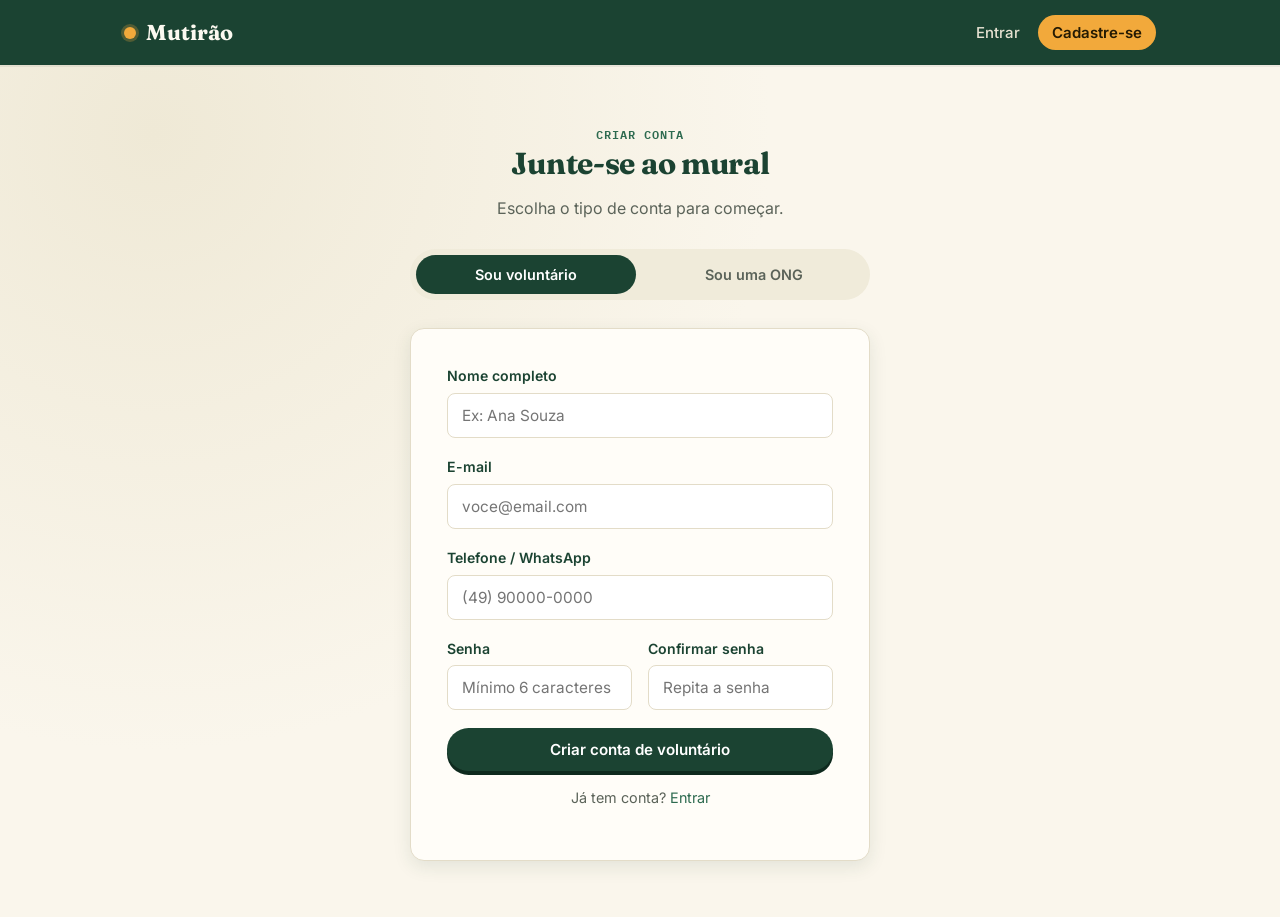
==== cadastro.html @ 99c9ed43 "att" ====
<!DOCTYPE html>
<html lang="pt-BR">
<head>
  <meta charset="UTF-8" />
  <meta name="viewport" content="width=device-width, initial-scale=1.0" />
  <title>Cadastre-se — Mutirão</title>
  <link rel="stylesheet" href="css/style.css" />
</head>
<body>

  <header class="topo">
    <nav class="nav">
      <a href="index.html" class="marca"><span class="marca__pin"></span> Mutirão</a>
      <ul class="nav__links">
        <li><a class="nav__link" href="login.html" data-nav="login.html">Entrar</a></li>
        <li><a class="nav__link nav__link--destaque" href="cadastro.html" data-nav="cadastro.html">Cadastre-se</a></li>
      </ul>
    </nav>
  </header>

  <main class="pagina-auth">
    <div class="pagina-auth__grade">
      <div class="pagina-auth__cabecalho">
        <span class="rotulo">Criar conta</span>
        <h1 style="font-size:1.9rem">Junte-se ao mural</h1>
        <p>Escolha o tipo de conta para começar.</p>
      </div>

      <div class="abas" role="tablist">
        <button class="abas__botao abas__botao--ativa" id="botao-aba-voluntario" role="tab" aria-selected="true" onclick="mudarAba('voluntario')">Sou voluntário</button>
        <button class="abas__botao" id="botao-aba-ong" role="tab" aria-selected="false" onclick="mudarAba('ong')">Sou uma ONG</button>
      </div>

      <div class="cartao-form">

        <!-- Cadastro de voluntário -->
        <div class="aba-conteudo aba-conteudo--ativa" id="conteudo-aba-voluntario">
          <form id="form-cadastro-voluntario" novalidate>
            <div class="campo" id="campo-v-nome">
              <label for="v-nome">Nome completo</label>
              <input type="text" id="v-nome" name="nome" autocomplete="name" placeholder="Ex: Ana Souza" />
              <span class="campo__erro">Informe seu nome completo.</span>
            </div>
            <div class="campo" id="campo-v-email">
              <label for="v-email">E-mail</label>
              <input type="email" id="v-email" name="email" autocomplete="email" placeholder="voce@email.com" />
              <span class="campo__erro">Informe um e-mail válido.</span>
            </div>
            <div class="campo" id="campo-v-telefone">
              <label for="v-telefone">Telefone / WhatsApp</label>
              <input type="tel" id="v-telefone" name="telefone" autocomplete="tel" placeholder="(49) 90000-0000" />
              <span class="campo__erro">Informe um telefone de contato.</span>
            </div>
            <div class="campo-linha">
              <div class="campo" id="campo-v-senha">
                <label for="v-senha">Senha</label>
                <input type="password" id="v-senha" name="senha" autocomplete="new-password" placeholder="Mínimo 6 caracteres" />
                <span class="campo__erro">A senha precisa ter no mínimo 6 caracteres.</span>
              </div>
              <div class="campo" id="campo-v-senha2">
                <label for="v-senha2">Confirmar senha</label>
                <input type="password" id="v-senha2" name="senha2" autocomplete="new-password" placeholder="Repita a senha" />
                <span class="campo__erro">As senhas não coincidem.</span>
              </div>
            </div>
            <button type="submit" class="btn btn--verde btn--bloco">Criar conta de voluntário</button>
            <p class="form__link-alt" style="text-align:center;margin-top:16px">Já tem conta? <a href="login.html">Entrar</a></p>
          </form>
        </div>

        <!-- Cadastro de ONG -->
        <div class="aba-conteudo" id="conteudo-aba-ong">
          <form id="form-cadastro-ong" novalidate>
            <div class="campo" id="campo-o-nome">
              <label for="o-nome">Nome da ONG</label>
              <input type="text" id="o-nome" name="nome" placeholder="Ex: Mãos que Plantam" />
              <span class="campo__erro">Informe o nome da ONG.</span>
            </div>
            <div class="campo" id="campo-o-email">
              <label for="o-email">E-mail institucional</label>
              <input type="email" id="o-email" name="email" placeholder="contato@ong.org.br" />
              <span class="campo__erro">Informe um e-mail válido.</span>
            </div>
            <div class="campo-linha">
              <div class="campo" id="campo-o-cnpj">
                <label for="o-cnpj">CNPJ</label>
                <input type="text" id="o-cnpj" name="cnpj" placeholder="00.000.000/0001-00" />
                <span class="campo__erro">Informe um CNPJ com 14 dígitos.</span>
              </div>
              <div class="campo" id="campo-o-area">
                <label for="o-area">Área de atuação</label>
                <select id="o-area" name="area">
                  <option value="">Selecione</option>
                  <option>Meio Ambiente</option>
                  <option>Educação</option>
                  <option>Saúde</option>
                  <option>Bem-estar Animal</option>
                  <option>Assistência Social</option>
                  <option>Cultura</option>
                  <option>Outra</option>
                </select>
                <span class="campo__erro">Selecione uma área.</span>
              </div>
            </div>
            <div class="campo" id="campo-o-descricao">
              <label for="o-descricao">Descrição da ONG</label>
              <textarea id="o-descricao" name="descricao" placeholder="Conte em poucas linhas o que a ONG faz."></textarea>
              <span class="campo__erro">Escreva uma breve descrição.</span>
            </div>
            <div class="campo-linha">
              <div class="campo" id="campo-o-senha">
                <label for="o-senha">Senha</label>
                <input type="password" id="o-senha" name="senha" placeholder="Mínimo 6 caracteres" />
                <span class="campo__erro">A senha precisa ter no mínimo 6 caracteres.</span>
              </div>
              <div class="campo" id="campo-o-senha2">
                <label for="o-senha2">Confirmar senha</label>
                <input type="password" id="o-senha2" name="senha2" placeholder="Repita a senha" />
                <span class="campo__erro">As senhas não coincidem.</span>
              </div>
            </div>
            <button type="submit" class="btn btn--primario btn--bloco">Cadastrar ONG</button>
            <p class="form__link-alt" style="text-align:center;margin-top:16px">Já tem conta? <a href="login.html">Entrar</a></p>
          </form>
        </div>

      </div>
    </div>
  </main>

  <script src="js/storage.js"></script>
  <script src="js/ui.js"></script>
  <script src="js/cadastro.js"></script>
</body>
</html>
---- css/style.css ----
/* ==========================================================================
   Mutirão — folha de estilos
   Paleta inspirada em mural comunitário: verde-mata, sol e papel.
   ========================================================================== */

@import url('https://fonts.googleapis.com/css2?family=Fraunces:opsz,wght@9..144,500;9..144,600;9..144,700&family=Inter:wght@400;500;600;700&family=IBM+Plex+Mono:wght@500;600&display=swap');

:root {
  /* Cores */
  --verde-mata: #1B4332;
  --verde-mata-escuro: #12302235;
  --verde-musgo: #2D6A4F;
  --verde-brota: #74C69D;
  --amarelo-sol: #F2A93B;
  --amarelo-sol-escuro: #C9840F;
  --coral: #E6553F;
  --papel: #FAF6EC;
  --papel-cartao: #FFFDF8;
  --tinta: #20261F;
  --tinta-suave: #5B6359;
  --linha: #E3DCC8;
  --sombra: 0 6px 18px rgba(27, 67, 50, 0.10);

  /* Tipografia */
  --fonte-display: 'Fraunces', Georgia, serif;
  --fonte-corpo: 'Inter', -apple-system, BlinkMacSystemFont, 'Segoe UI', sans-serif;
  --fonte-mono: 'IBM Plex Mono', 'Courier New', monospace;

  --raio: 14px;
  --raio-pequeno: 8px;
}

* { box-sizing: border-box; }

html { scroll-behavior: smooth; }

body {
  margin: 0;
  font-family: var(--fonte-corpo);
  background: var(--papel);
  color: var(--tinta);
  line-height: 1.55;
  -webkit-font-smoothing: antialiased;
}

img { max-width: 100%; display: block; }

a { color: var(--verde-musgo); text-decoration: none; }
a:hover { text-decoration: underline; }

h1, h2, h3, h4 {
  font-family: var(--fonte-display);
  color: var(--verde-mata);
  line-height: 1.15;
  margin: 0 0 0.5em;
  font-weight: 600;
}

h1 { font-size: clamp(2.1rem, 4vw, 3.4rem); font-weight: 700; letter-spacing: -0.01em; }
h2 { font-size: clamp(1.5rem, 2.6vw, 2.1rem); }
h3 { font-size: 1.2rem; }

p { margin: 0 0 1em; color: var(--tinta); }

.container {
  width: 100%;
  max-width: 1080px;
  margin: 0 auto;
  padding: 0 24px;
}

.rotulo {
  font-family: var(--fonte-mono);
  font-size: 0.72rem;
  letter-spacing: 0.09em;
  text-transform: uppercase;
  color: var(--verde-musgo);
  font-weight: 600;
}

:focus-visible {
  outline: 3px solid var(--amarelo-sol);
  outline-offset: 2px;
}

@media (prefers-reduced-motion: reduce) {
  * { animation-duration: 0.001ms !important; transition-duration: 0.001ms !important; }
  html { scroll-behavior: auto; }
}

/* ==========================================================================
   Cabeçalho / navegação
   ========================================================================== */

.topo {
  background: var(--verde-mata);
  color: #F4EFDF;
  position: sticky;
  top: 0;
  z-index: 40;
  box-shadow: 0 2px 0 rgba(0,0,0,0.06);
}

.nav {
  display: flex;
  align-items: center;
  justify-content: space-between;
  padding: 16px 24px;
  max-width: 1080px;
  margin: 0 auto;
  gap: 16px;
}

.marca {
  display: flex;
  align-items: center;
  gap: 10px;
  font-family: var(--fonte-display);
  font-size: 1.35rem;
  font-weight: 700;
  color: #FCF9F0;
}

.marca:hover { text-decoration: none; }

.marca__pin {
  width: 12px;
  height: 12px;
  border-radius: 50%;
  background: var(--amarelo-sol);
  box-shadow: 0 0 0 3px rgba(242, 169, 59, 0.25);
  flex-shrink: 0;
}

.nav__links {
  display: flex;
  align-items: center;
  gap: 4px;
  list-style: none;
  margin: 0;
  padding: 0;
  flex-wrap: wrap;
}

.nav__link {
  color: #E7E2D2;
  font-weight: 500;
  font-size: 0.94rem;
  padding: 8px 14px;
  border-radius: 999px;
  transition: background 0.15s ease, color 0.15s ease;
}

.nav__link:hover { background: rgba(255,255,255,0.10); text-decoration: none; color: #fff; }

.nav__link--ativo { background: rgba(255,255,255,0.14); color: #fff; }

.nav__link--destaque {
  background: var(--amarelo-sol);
  color: #241a03;
  font-weight: 600;
}
.nav__link--destaque:hover { background: var(--amarelo-sol-escuro); color: #241a03; }

.nav__usuario {
  display: flex;
  align-items: center;
  gap: 12px;
}

.nav__nome {
  font-size: 0.88rem;
  color: #E7E2D2;
}

.nav__toggle {
  display: none;
}

/* ==========================================================================
   Botões
   ========================================================================== */

.btn {
  font-family: var(--fonte-corpo);
  font-weight: 600;
  font-size: 0.95rem;
  border: none;
  border-radius: 999px;
  padding: 12px 24px;
  cursor: pointer;
  display: inline-flex;
  align-items: center;
  justify-content: center;
  gap: 8px;
  transition: transform 0.12s ease, box-shadow 0.12s ease, background 0.15s ease;
  text-decoration: none;
}
.btn:hover { text-decoration: none; }
.btn:active { transform: translateY(1px); }

.btn--primario {
  background: var(--amarelo-sol);
  color: #241a03;
  box-shadow: 0 4px 0 var(--amarelo-sol-escuro);
}
.btn--primario:hover { background: #f5b654; }
.btn--primario:active { box-shadow: 0 2px 0 var(--amarelo-sol-escuro); }

.btn--verde {
  background: var(--verde-mata);
  color: #fff;
  box-shadow: 0 4px 0 #0e2a1e;
}
.btn--verde:hover { background: var(--verde-musgo); }
.btn--verde:active { box-shadow: 0 2px 0 #0e2a1e; }

.btn--fantasma {
  background: transparent;
  color: var(--verde-mata);
  border: 1.5px solid var(--linha);
}
.btn--fantasma:hover { border-color: var(--verde-musgo); background: #F2EEE0; }

.btn--perigo {
  background: transparent;
  color: var(--coral);
  border: 1.5px solid #f0c7c0;
}
.btn--perigo:hover { background: #FBEDEA; border-color: var(--coral); }

.btn--pequeno { padding: 8px 16px; font-size: 0.85rem; }
.btn--bloco { width: 100%; }
.btn:disabled { opacity: 0.55; cursor: not-allowed; box-shadow: none; transform: none; }

/* ==========================================================================
   Hero (landing)
   ========================================================================== */

.hero {
  background:
    radial-gradient(rgba(255,255,255,0.06) 1.5px, transparent 1.5px),
    linear-gradient(180deg, var(--verde-mata) 0%, #163a2a 100%);
  background-size: 22px 22px, auto;
  color: #F6F2E4;
  padding: 72px 24px 96px;
}

.hero__grade {
  max-width: 1080px;
  margin: 0 auto;
  display: grid;
  grid-template-columns: 1.05fr 0.95fr;
  gap: 48px;
  align-items: center;
}

.hero__ola { color: var(--verde-brota); }

.hero h1 { color: #FCFAF0; }

.hero__texto {
  font-size: 1.1rem;
  color: #D9D3BE;
  max-width: 46ch;
}

.hero__cta { display: flex; gap: 14px; margin-top: 28px; flex-wrap: wrap; }

.hero__stats {
  display: flex;
  gap: 28px;
  margin-top: 40px;
  flex-wrap: wrap;
}
.hero__stat-numero {
  font-family: var(--fonte-display);
  font-size: 2rem;
  color: var(--amarelo-sol);
  font-weight: 700;
  display: block;
}
.hero__stat-legenda {
  font-family: var(--fonte-mono);
  font-size: 0.72rem;
  letter-spacing: 0.06em;
  text-transform: uppercase;
  color: #B9B39C;
}

/* Mural: pilha de cartões inclinados no hero */
.mural {
  position: relative;
  min-height: 320px;
}

.mural__cartao {
  position: absolute;
  width: 78%;
  background: var(--papel-cartao);
  border-radius: var(--raio-pequeno);
  padding: 18px 20px;
  box-shadow: 0 14px 30px rgba(0,0,0,0.28);
  color: var(--tinta);
}

.mural__cartao::before {
  content: '';
  position: absolute;
  top: -7px;
  left: 22px;
  width: 14px;
  height: 14px;
  border-radius: 50%;
  background: var(--coral);
  box-shadow: 0 2px 4px rgba(0,0,0,0.3);
}

.mural__cartao--1 { top: 0; left: 4%; transform: rotate(-4deg); z-index: 3; }
.mural__cartao--2 { top: 108px; left: 22%; transform: rotate(3deg); z-index: 2; }
.mural__cartao--3 { top: 218px; left: 0%; transform: rotate(-2deg); z-index: 1; }

.mural__cartao .rotulo { display: block; margin-bottom: 6px; }
.mural__cartao strong { font-family: var(--fonte-display); font-size: 1.02rem; color: var(--verde-mata); display: block; margin-bottom: 4px; }
.mural__cartao span.local { font-size: 0.82rem; color: var(--tinta-suave); }

/* ==========================================================================
   Seções gerais
   ========================================================================== */

.secao { padding: 64px 24px; }
.secao--estreita { max-width: 720px; margin: 0 auto; }

.secao__cabecalho { max-width: 640px; margin-bottom: 36px; }
.secao__cabecalho p { color: var(--tinta-suave); font-size: 1.05rem; }

.como-funciona {
  display: grid;
  grid-template-columns: repeat(3, 1fr);
  gap: 24px;
  max-width: 1080px;
  margin: 0 auto;
}

.passo {
  background: var(--papel-cartao);
  border: 1px solid var(--linha);
  border-radius: var(--raio);
  padding: 26px;
}

.passo__rotulo {
  font-family: var(--fonte-mono);
  font-size: 0.75rem;
  color: var(--amarelo-sol-escuro);
  font-weight: 600;
}

.passo h3 { margin-top: 8px; }
.passo p { color: var(--tinta-suave); margin-bottom: 0; font-size: 0.95rem; }

/* ==========================================================================
   Cartões de postagem (mesmo motivo do mural, em versão discreta)
   ========================================================================== */

.grade-postagens {
  display: grid;
  grid-template-columns: repeat(auto-fill, minmax(280px, 1fr));
  gap: 22px;
}

.cartao-postagem {
  background: var(--papel-cartao);
  border: 1px solid var(--linha);
  border-radius: var(--raio);
  padding: 22px;
  position: relative;
  box-shadow: var(--sombra);
  display: flex;
  flex-direction: column;
  gap: 10px;
}

.cartao-postagem::before {
  content: '';
  position: absolute;
  top: -6px;
  left: 24px;
  width: 12px;
  height: 12px;
  border-radius: 50%;
  background: var(--verde-brota);
  box-shadow: 0 2px 4px rgba(0,0,0,0.18);
}

.cartao-postagem__topo {
  display: flex;
  justify-content: space-between;
  align-items: flex-start;
  gap: 10px;
}

.badge {
  font-family: var(--fonte-mono);
  font-size: 0.68rem;
  letter-spacing: 0.05em;
  text-transform: uppercase;
  font-weight: 600;
  padding: 4px 10px;
  border-radius: 999px;
  background: #E9F3EC;
  color: var(--verde-musgo);
  white-space: nowrap;
}

.badge--sol { background: #FCEACA; color: var(--amarelo-sol-escuro); }
.badge--coral { background: #FBE4E0; color: var(--coral); }
.badge--cinza { background: #EFEBDD; color: var(--tinta-suave); }

.cartao-postagem h3 { margin: 0; font-size: 1.15rem; }

.cartao-postagem__ong {
  font-size: 0.85rem;
  color: var(--verde-musgo);
  font-weight: 600;
}

.cartao-postagem__desc {
  color: var(--tinta-suave);
  font-size: 0.92rem;
  margin: 0;
  flex-grow: 1;
}

.cartao-postagem__meta {
  display: flex;
  flex-wrap: wrap;
  gap: 12px;
  font-size: 0.82rem;
  color: var(--tinta-suave);
  font-family: var(--fonte-mono);
  border-top: 1px dashed var(--linha);
  padding-top: 12px;
  margin-top: 4px;
}

.cartao-postagem__acoes {
  display: flex;
  gap: 10px;
  margin-top: 6px;
  flex-wrap: wrap;
}

.vagas-barra {
  height: 6px;
  border-radius: 999px;
  background: #EAE5D3;
  overflow: hidden;
}
.vagas-barra__preenchida {
  height: 100%;
  background: var(--verde-brota);
  border-radius: 999px;
}
.vagas-barra__preenchida--cheia { background: var(--coral); }

/* ==========================================================================
   Formulários
   ========================================================================== */

.cartao-form {
  background: var(--papel-cartao);
  border: 1px solid var(--linha);
  border-radius: var(--raio);
  padding: 36px;
  box-shadow: var(--sombra);
}

.campo { margin-bottom: 18px; }

.campo label {
  display: block;
  font-weight: 600;
  font-size: 0.88rem;
  margin-bottom: 6px;
  color: var(--verde-mata);
}

.campo__dica { font-size: 0.78rem; color: var(--tinta-suave); margin-top: 4px; }
.campo__erro { font-size: 0.8rem; color: var(--coral); margin-top: 4px; display: none; font-weight: 500; }
.campo--invalido input,
.campo--invalido select,
.campo--invalido textarea { border-color: var(--coral) !important; background: #FDF3F1; }
.campo--invalido .campo__erro { display: block; }

input[type="text"],
input[type="email"],
input[type="password"],
input[type="tel"],
input[type="date"],
input[type="number"],
select,
textarea {
  width: 100%;
  font-family: var(--fonte-corpo);
  font-size: 0.96rem;
  padding: 12px 14px;
  border: 1.5px solid var(--linha);
  border-radius: var(--raio-pequeno);
  background: #fff;
  color: var(--tinta);
  transition: border-color 0.15s ease;
}

textarea { resize: vertical; min-height: 96px; }

input:focus, select:focus, textarea:focus {
  border-color: var(--verde-musgo);
  outline: none;
}

.campo-linha { display: grid; grid-template-columns: 1fr 1fr; gap: 16px; }

.form__rodape {
  display: flex;
  align-items: center;
  justify-content: space-between;
  gap: 16px;
  margin-top: 26px;
  flex-wrap: wrap;
}

.form__link-alt { font-size: 0.9rem; color: var(--tinta-suave); }

/* Abas de escolha (ONG / Voluntário) */
.abas {
  display: flex;
  gap: 8px;
  background: #F0EBDA;
  padding: 6px;
  border-radius: 999px;
  margin-bottom: 28px;
}
.abas__botao {
  flex: 1;
  border: none;
  background: transparent;
  padding: 11px 16px;
  border-radius: 999px;
  font-weight: 600;
  font-size: 0.9rem;
  color: var(--tinta-suave);
  cursor: pointer;
  font-family: var(--fonte-corpo);
}
.abas__botao--ativa { background: var(--verde-mata); color: #fff; }

.aba-conteudo { display: none; }
.aba-conteudo--ativa { display: block; }

.pagina-auth {
  min-height: calc(100vh - 68px);
  display: flex;
  align-items: center;
  padding: 56px 24px;
  background:
    radial-gradient(circle at 12% 8%, #EFE9D6 0%, transparent 45%),
    var(--papel);
}
.pagina-auth__grade {
  max-width: 460px;
  margin: 0 auto;
  width: 100%;
}
.pagina-auth__cabecalho { text-align: center; margin-bottom: 28px; }
.pagina-auth__cabecalho p { color: var(--tinta-suave); }

/* ==========================================================================
   Painel (dashboards)
   ========================================================================== */

.painel-cabecalho {
  background: var(--verde-mata);
  color: #F4EFDF;
  padding: 40px 24px 28px;
}
.painel-cabecalho .rotulo { color: var(--verde-brota); }
.painel-cabecalho h1 { color: #fff; margin-bottom: 4px; }
.painel-cabecalho p { color: #CFC9B4; margin: 0; }

.painel-abas {
  display: flex;
  gap: 6px;
  border-bottom: 1px solid var(--linha);
  margin-bottom: 32px;
  overflow-x: auto;
}
.painel-abas__botao {
  border: none;
  background: transparent;
  font-family: var(--fonte-corpo);
  font-weight: 600;
  font-size: 0.92rem;
  color: var(--tinta-suave);
  padding: 12px 18px;
  cursor: pointer;
  border-bottom: 3px solid transparent;
  white-space: nowrap;
}
.painel-abas__botao:hover { color: var(--verde-mata); }
.painel-abas__botao--ativa { color: var(--verde-mata); border-bottom-color: var(--amarelo-sol); }

.painel-secao { display: none; }
.painel-secao--ativa { display: block; }

.painel-linha-topo {
  display: flex;
  justify-content: space-between;
  align-items: center;
  gap: 16px;
  margin-bottom: 22px;
  flex-wrap: wrap;
}

.estado-vazio {
  text-align: center;
  padding: 56px 24px;
  border: 1.5px dashed var(--linha);
  border-radius: var(--raio);
  color: var(--tinta-suave);
}
.estado-vazio strong { display: block; color: var(--verde-mata); font-family: var(--fonte-display); font-size: 1.2rem; margin-bottom: 6px; }

/* Lista de inscritos */
.lista-inscritos { list-style: none; margin: 0; padding: 0; display: flex; flex-direction: column; gap: 10px; }
.lista-inscritos li {
  display: flex;
  justify-content: space-between;
  align-items: center;
  gap: 12px;
  padding: 12px 16px;
  background: #F5F2E6;
  border-radius: var(--raio-pequeno);
  flex-wrap: wrap;
}
.lista-inscritos .nome { font-weight: 600; color: var(--verde-mata); }
.lista-inscritos .contato { font-size: 0.82rem; color: var(--tinta-suave); font-family: var(--fonte-mono); }

/* Filtros de busca */
.filtros {
  display: flex;
  gap: 12px;
  margin-bottom: 24px;
  flex-wrap: wrap;
}
.filtros input, .filtros select { max-width: 260px; }

/* ==========================================================================
   Modal
   ========================================================================== */

.modal-fundo {
  position: fixed;
  inset: 0;
  background: rgba(18, 26, 20, 0.55);
  display: none;
  align-items: center;
  justify-content: center;
  padding: 24px;
  z-index: 100;
}
.modal-fundo--visivel { display: flex; }

.modal {
  background: var(--papel-cartao);
  border-radius: var(--raio);
  padding: 30px;
  max-width: 480px;
  width: 100%;
  max-height: 85vh;
  overflow-y: auto;
  box-shadow: 0 24px 60px rgba(0,0,0,0.3);
}
.modal__cabecalho { display: flex; justify-content: space-between; align-items: flex-start; margin-bottom: 6px; }
.modal__fechar { background: none; border: none; font-size: 1.4rem; cursor: pointer; color: var(--tinta-suave); line-height: 1; padding: 4px; }

/* ==========================================================================
   Toast
   ========================================================================== */

#toast-area {
  position: fixed;
  bottom: 22px;
  right: 22px;
  display: flex;
  flex-direction: column;
  gap: 10px;
  z-index: 200;
}
.toast {
  background: var(--verde-mata);
  color: #fff;
  padding: 13px 20px;
  border-radius: var(--raio-pequeno);
  font-size: 0.9rem;
  font-weight: 500;
  box-shadow: 0 10px 24px rgba(0,0,0,0.25);
  opacity: 0;
  transform: translateY(8px);
  transition: opacity 0.25s ease, transform 0.25s ease;
  max-width: 320px;
}
.toast--erro { background: var(--coral); }
.toast--visivel { opacity: 1; transform: translateY(0); }

/* ==========================================================================
   Rodapé
   ========================================================================== */

.rodape {
  background: var(--verde-mata);
  color: #B9B39C;
  padding: 28px 24px;
  text-align: center;
  font-size: 0.85rem;
}
.rodape strong { color: #E7E2D2; }

/* ==========================================================================
   Responsivo
   ========================================================================== */

@media (max-width: 860px) {
  .hero__grade { grid-template-columns: 1fr; }
  .mural { min-height: 260px; margin-top: 12px; }
  .como-funciona { grid-template-columns: 1fr; }
  .campo-linha { grid-template-columns: 1fr; }
}

@media (max-width: 640px) {
  .nav { flex-wrap: wrap; }
  .nav__links { width: 100%; justify-content: flex-start; gap: 2px; }
  .cartao-form { padding: 24px; }
  .painel-linha-topo { align-items: stretch; }
  .painel-linha-topo .btn { width: 100%; }
}


/* ---------- Imagem da postagem ---------- */
.cartao-postagem__imagem {
  display: block;
  width: calc(100% + 44px);
  height: 160px;
  margin: -22px -22px 6px;
  object-fit: cover;
  border-radius: var(--raio) var(--raio) 0 0;
}

.previa-imagem {
  margin-top: 10px;
  display: flex;
  flex-direction: column;
  align-items: flex-start;
  gap: 10px;
}

.previa-imagem img {
  max-width: 100%;
  max-height: 220px;
  border-radius: var(--raio);
  border: 1px solid var(--linha);
  object-fit: cover;
}

.previa-imagem[hidden] { display: none; }
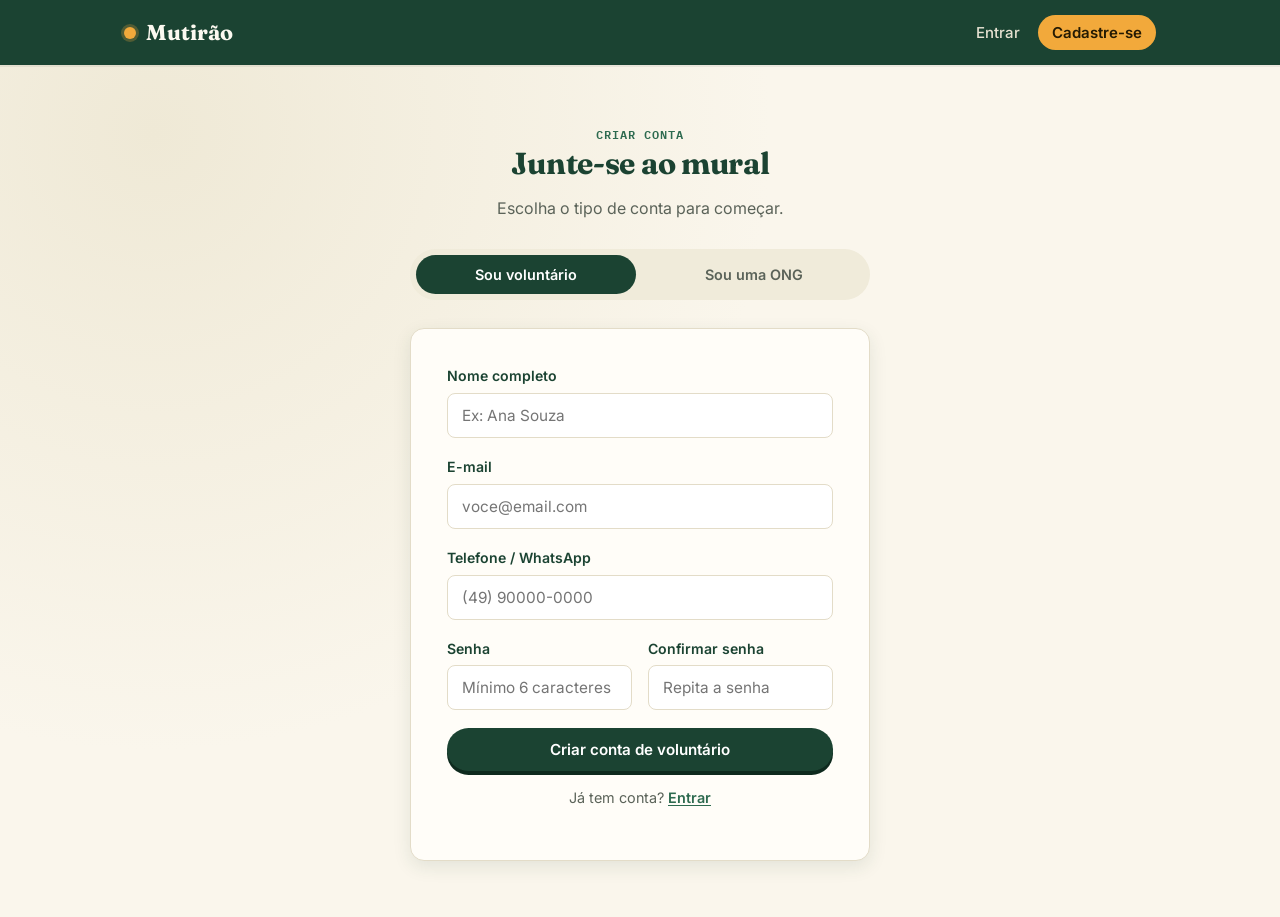
==== commit 266eee19: "att" ====
--- a/cadastro.html
+++ b/cadastro.html
@@ -4,7 +4,12 @@
   <meta charset="UTF-8" />
   <meta name="viewport" content="width=device-width, initial-scale=1.0" />
   <title>Cadastre-se — Mutirão</title>
+  <meta name="description" content="Cadastre sua ONG ou crie sua conta de voluntário no Mutirão e comece a participar." />
+  <link rel="preconnect" href="https://fonts.googleapis.com" />
+  <link rel="preconnect" href="https://fonts.gstatic.com" crossorigin />
   <link rel="stylesheet" href="css/style.css" />
+  <link rel="stylesheet" href="https://fonts.googleapis.com/css2?family=Fraunces:opsz,wght@9..144,500;9..144,600;9..144,700&family=Inter:wght@400;500;600;700&family=IBM+Plex+Mono:wght@500;600&display=swap" media="print" onload="this.media='all'" />
+  <noscript><link rel="stylesheet" href="https://fonts.googleapis.com/css2?family=Fraunces:opsz,wght@9..144,500;9..144,600;9..144,700&family=Inter:wght@400;500;600;700&family=IBM+Plex+Mono:wght@500;600&display=swap" /></noscript>
 </head>
 <body>
 
--- a/css/style.css
+++ b/css/style.css
@@ -3,7 +3,6 @@
    Paleta inspirada em mural comunitário: verde-mata, sol e papel.
    ========================================================================== */
 
-@import url('https://fonts.googleapis.com/css2?family=Fraunces:opsz,wght@9..144,500;9..144,600;9..144,700&family=Inter:wght@400;500;600;700&family=IBM+Plex+Mono:wght@500;600&display=swap');
 
 :root {
   /* Cores */
@@ -531,6 +530,7 @@
 }
 
 .form__link-alt { font-size: 0.9rem; color: var(--tinta-suave); }
+.form__link-alt a { text-decoration: underline; text-underline-offset: 2px; font-weight: 600; }
 
 /* Abas de escolha (ONG / Voluntário) */
 .abas {
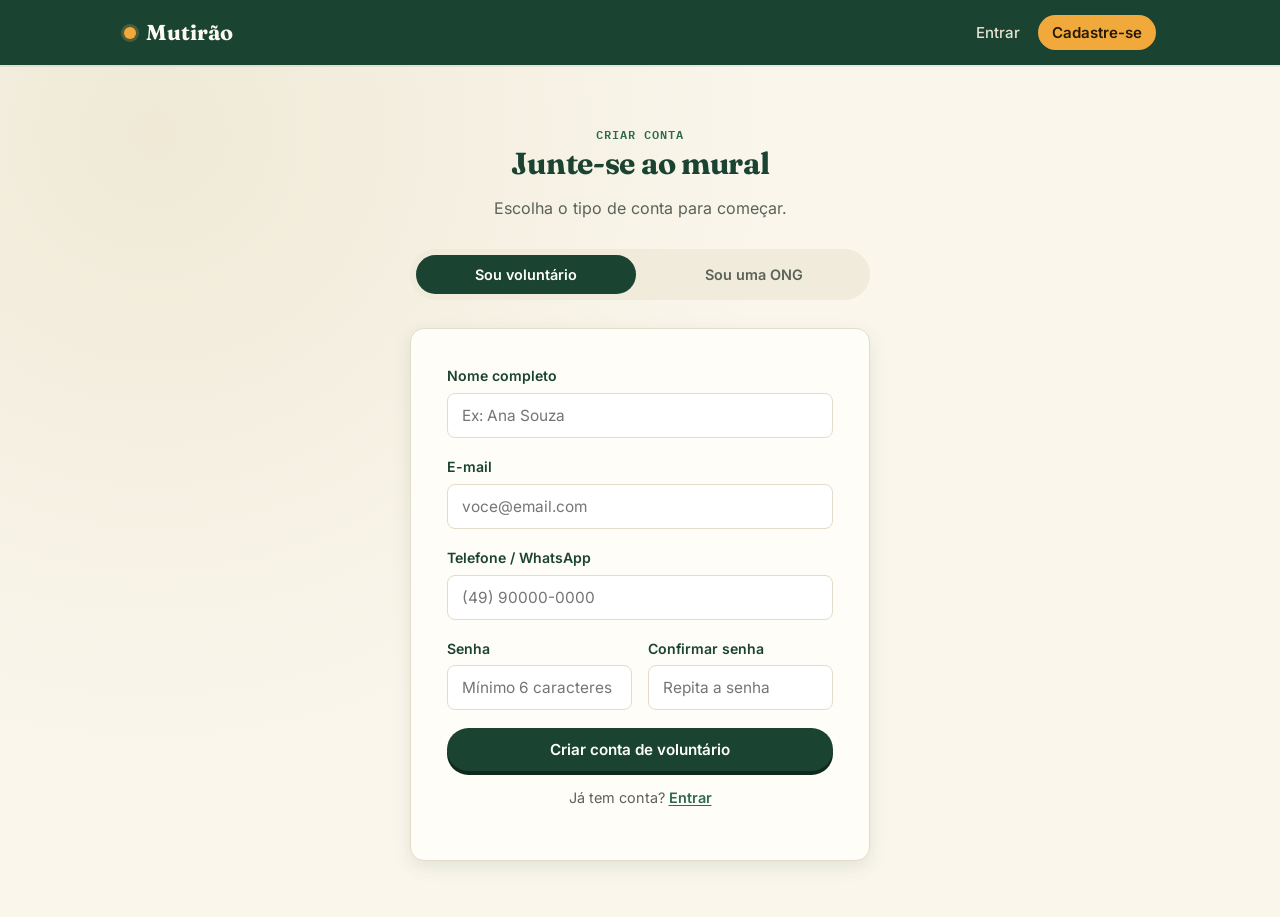
==== commit 3f4aee32: "att" ====
--- a/cadastro.html
+++ b/cadastro.html
@@ -5,11 +5,7 @@
   <meta name="viewport" content="width=device-width, initial-scale=1.0" />
   <title>Cadastre-se — Mutirão</title>
   <meta name="description" content="Cadastre sua ONG ou crie sua conta de voluntário no Mutirão e comece a participar." />
-  <link rel="preconnect" href="https://fonts.googleapis.com" />
-  <link rel="preconnect" href="https://fonts.gstatic.com" crossorigin />
   <link rel="stylesheet" href="css/style.css" />
-  <link rel="stylesheet" href="https://fonts.googleapis.com/css2?family=Fraunces:opsz,wght@9..144,500;9..144,600;9..144,700&family=Inter:wght@400;500;600;700&family=IBM+Plex+Mono:wght@500;600&display=swap" media="print" onload="this.media='all'" />
-  <noscript><link rel="stylesheet" href="https://fonts.googleapis.com/css2?family=Fraunces:opsz,wght@9..144,500;9..144,600;9..144,700&family=Inter:wght@400;500;600;700&family=IBM+Plex+Mono:wght@500;600&display=swap" /></noscript>
 </head>
 <body>
 
--- a/css/style.css
+++ b/css/style.css
@@ -3,6 +3,40 @@
    Paleta inspirada em mural comunitário: verde-mata, sol e papel.
    ========================================================================== */
 
+
+/* Fontes hospedadas no próprio site (sem requisições a terceiros) */
+@font-face {
+  font-family: 'Fraunces';
+  font-style: normal;
+  font-weight: 100 900;
+  font-display: swap;
+  src: url('../fonts/fraunces-latin-full-normal.woff2') format('woff2');
+  unicode-range: U+0000-00FF,U+0131,U+0152-0153,U+02BB-02BC,U+02C6,U+02DA,U+02DC,U+0304,U+0308,U+0329,U+2000-206F,U+20AC,U+2122,U+2191,U+2193,U+2212,U+2215,U+FEFF,U+FFFD;
+}
+@font-face {
+  font-family: 'Inter';
+  font-style: normal;
+  font-weight: 100 900;
+  font-display: swap;
+  src: url('../fonts/inter-latin-wght-normal.woff2') format('woff2');
+  unicode-range: U+0000-00FF,U+0131,U+0152-0153,U+02BB-02BC,U+02C6,U+02DA,U+02DC,U+0304,U+0308,U+0329,U+2000-206F,U+20AC,U+2122,U+2191,U+2193,U+2212,U+2215,U+FEFF,U+FFFD;
+}
+@font-face {
+  font-family: 'IBM Plex Mono';
+  font-style: normal;
+  font-weight: 500;
+  font-display: swap;
+  src: url('../fonts/ibm-plex-mono-latin-500-normal.woff2') format('woff2');
+  unicode-range: U+0000-00FF,U+0131,U+0152-0153,U+02BB-02BC,U+02C6,U+02DA,U+02DC,U+0304,U+0308,U+0329,U+2000-206F,U+20AC,U+2122,U+2191,U+2193,U+2212,U+2215,U+FEFF,U+FFFD;
+}
+@font-face {
+  font-family: 'IBM Plex Mono';
+  font-style: normal;
+  font-weight: 600;
+  font-display: swap;
+  src: url('../fonts/ibm-plex-mono-latin-600-normal.woff2') format('woff2');
+  unicode-range: U+0000-00FF,U+0131,U+0152-0153,U+02BB-02BC,U+02C6,U+02DA,U+02DC,U+0304,U+0308,U+0329,U+2000-206F,U+20AC,U+2122,U+2191,U+2193,U+2212,U+2215,U+FEFF,U+FFFD;
+}
 
 :root {
   /* Cores */
